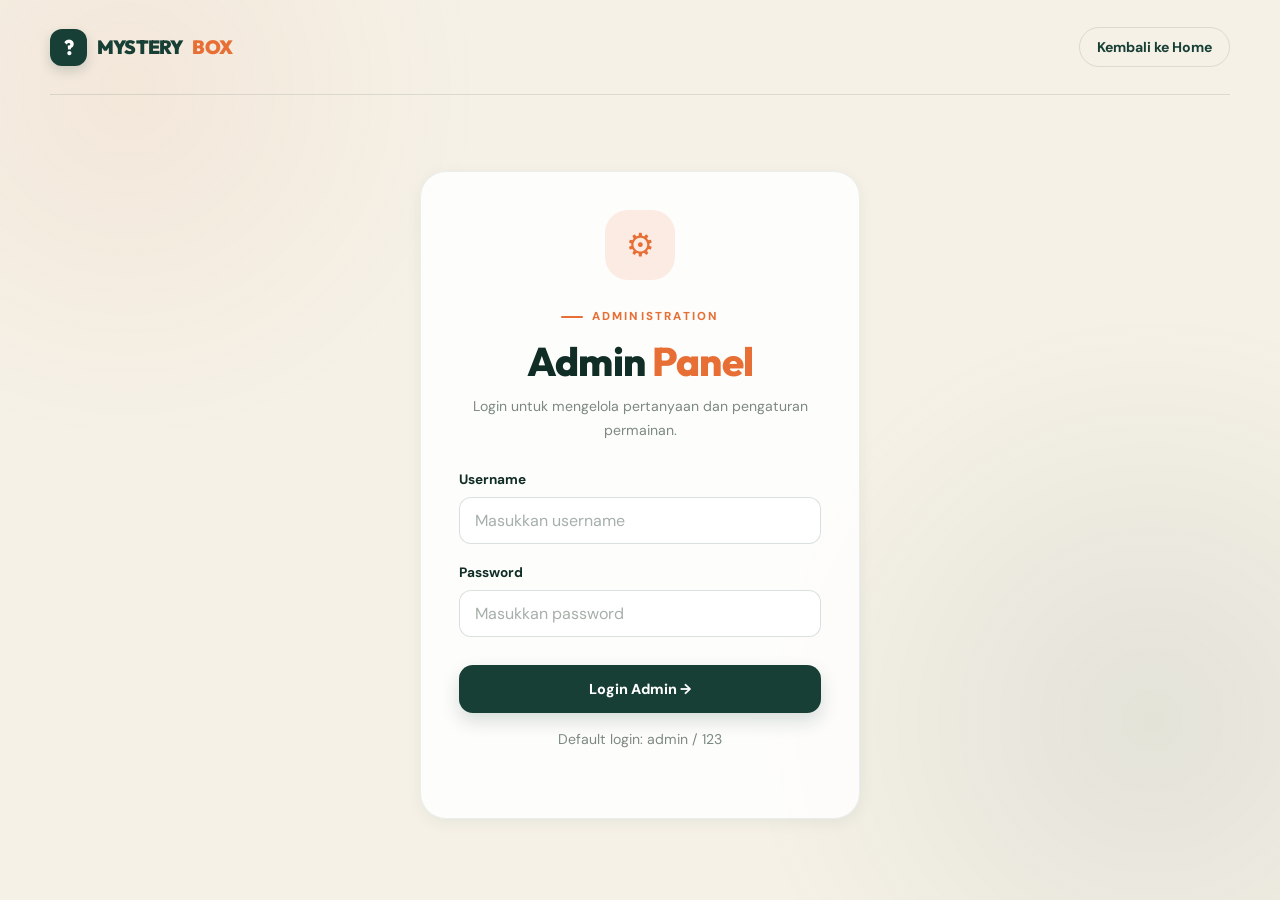
==== admin.html @ 076dd751 "first commit" ====
<!DOCTYPE html>
<html lang="id">
<head>
    <meta charset="UTF-8">
    <meta name="viewport" content="width=device-width, initial-scale=1.0">
    <title>Admin Panel - Mystery Box Challenge</title>

    <link rel="stylesheet" href="css/style.css">
    <link rel="stylesheet" href="css/admin.css">
</head>
<body>

    <main class="admin-wrap">

        <nav class="topbar">
            <a href="index.html" class="brand">
                <span class="brand-mark">?</span>
                MYSTERY<span>BOX</span>
            </a>

            <a href="index.html" class="admin-link">
                Kembali ke Home
            </a>
        </nav>

        <!-- LOGIN ADMIN -->
        <section class="admin-login-section" id="adminLoginSection">

            <div class="admin-login-card">

                <div class="admin-icon">⚙</div>

                <div class="eyebrow">ADMINISTRATION</div>

                <h1>Admin <span>Panel</span></h1>

                <p>
                    Login untuk mengelola pertanyaan dan pengaturan permainan.
                </p>

                <form id="adminLoginForm">

                    <div class="form-group">
                        <label for="adminUsername">Username</label>
                        <input
                            type="text"
                            id="adminUsername"
                            placeholder="Masukkan username"
                            autocomplete="username"
                            required
                        >
                    </div>

                    <div class="form-group">
                        <label for="adminPassword">Password</label>
                        <input
                            type="password"
                            id="adminPassword"
                            placeholder="Masukkan password"
                            autocomplete="current-password"
                            required
                        >
                    </div>

                    <p class="error-message hidden" id="loginError">
                        Username atau password salah.
                    </p>

                    <button
                        type="submit"
                        class="btn btn-primary btn-block"
                    >
                        Login Admin →
                    </button>

                </form>

                <p class="form-note">
                    Default login: admin / 123
                </p>

            </div>

        </section>

        <!-- DASHBOARD ADMIN -->
        <section class="admin-dashboard hidden" id="adminDashboard">

            <div class="admin-header">

                <div>
                    <div class="eyebrow">CONTROL CENTER</div>
                    <h1>Dashboard <span>Admin</span></h1>
                    <p>Kelola seluruh kebutuhan Mystery Box Challenge.</p>
                </div>

                <button
                    type="button"
                    class="btn btn-ghost"
                    id="adminLogoutButton"
                >
                    Logout
                </button>

            </div>

            <!-- STATISTIK -->
            <div class="admin-stats">

                <div class="admin-stat-card">
                    <span>Total Pertanyaan</span>
                    <strong id="totalQuestions">0</strong>
                </div>

                <div class="admin-stat-card">
                    <span>Pertanyaan Aktif</span>
                    <strong id="activeQuestions">0</strong>
                </div>

                <div class="admin-stat-card">
                    <span>Kategori</span>
                    <strong id="totalCategories">0</strong>
                </div>

            </div>

            <!-- NAVIGASI ADMIN -->
            <div class="admin-tabs">

                <button
                    type="button"
                    class="admin-tab active"
                    data-tab="questions"
                >
                    Kelola Pertanyaan
                </button>

                <button
                    type="button"
                    class="admin-tab"
                    data-tab="settings"
                >
                    Pengaturan Game
                </button>

            </div>

            <!-- TAB PERTANYAAN -->
            <section class="admin-tab-content" id="questionsTab">

                <div class="admin-section-heading">

                    <div>
                        <h2>Daftar Pertanyaan</h2>
                        <p>Tambah, ubah, atau hapus pertanyaan kuis.</p>
                    </div>

                    <button
                        type="button"
                        class="btn btn-primary"
                        id="addQuestionButton"
                    >
                        + Tambah Pertanyaan
                    </button>

                </div>

                <div class="question-filter">

                    <input
                        type="search"
                        id="questionSearch"
                        placeholder="Cari pertanyaan..."
                    >

                    <select id="categoryFilter">
                        <option value="">Semua Kategori</option>
                    </select>

                    <select id="difficultyFilter">
                        <option value="">Semua Kesulitan</option>
                        <option value="easy">Easy</option>
                        <option value="medium">Medium</option>
                        <option value="hard">Hard</option>
                    </select>

                    <select id="statusFilter">
                        <option value="">Semua Status</option>
                        <option value="active">Aktif</option>
                        <option value="inactive">Nonaktif</option>
                    </select>

                </div>

                <div class="question-list-wrapper">

                    <table class="question-table">

                        <thead>
                            <tr>
                                <th>No.</th>
                                <th>Pertanyaan</th>
                                <th>Kategori</th>
                                <th>Kesulitan</th>
                                <th>Status</th>
                                <th>Aksi</th>
                            </tr>
                        </thead>

                        <tbody id="questionTableBody">
                            <!-- Data pertanyaan dibuat melalui JavaScript -->
                        </tbody>

                    </table>

                </div>

                <div class="empty-state hidden" id="emptyQuestionState">
                    Belum ada pertanyaan yang tersedia.
                </div>

            </section>

            <!-- TAB PENGATURAN -->
            <section
                class="admin-tab-content hidden"
                id="settingsTab"
            >

                <div class="admin-section-heading">
                    <div>
                        <h2>Pengaturan Permainan</h2>
                        <p>Atur timer, skor, dan komposisi Mystery Box.</p>
                    </div>
                </div>

                <!-- TIMER DAN POIN -->
                <div class="settings-card">

                    <h3>Pengaturan Kuis</h3>

                    <div class="settings-grid">

                        <div class="form-group">
                            <label for="timerDuration">
                                Durasi timer (detik)
                            </label>

                            <input
                                type="number"
                                id="timerDuration"
                                min="5"
                                max="300"
                                value="20"
                            >
                        </div>

                        <div class="form-group">
                            <label for="easyPoints">
                                Poin Easy
                            </label>

                            <input
                                type="number"
                                id="easyPoints"
                                min="0"
                                value="100"
                            >
                        </div>

                        <div class="form-group">
                            <label for="mediumPoints">
                                Poin Medium
                            </label>

                            <input
                                type="number"
                                id="mediumPoints"
                                min="0"
                                value="150"
                            >
                        </div>

                        <div class="form-group">
                            <label for="hardPoints">
                                Poin Hard
                            </label>

                            <input
                                type="number"
                                id="hardPoints"
                                min="0"
                                value="200"
                            >
                        </div>

                    </div>

                </div>

                <!-- POIN SPECIAL BOX -->
                <div class="settings-card">

                    <h3>Pengaturan Special Box</h3>

                    <div class="settings-grid">

                        <div class="form-group">
                            <label for="bombPoints">
                                Bomb (pengurangan poin)
                            </label>

                            <input
                                type="number"
                                id="bombPoints"
                                min="0"
                                value="100"
                            >
                        </div>

                        <div class="form-group">
                            <label for="luckyPoints">
                                Lucky Bonus
                            </label>

                            <input
                                type="number"
                                id="luckyPoints"
                                min="0"
                                value="100"
                            >
                        </div>

                        <div class="form-group">
                            <label for="doubleMultiplier">
                                Double Points Multiplier
                            </label>

                            <input
                                type="number"
                                id="doubleMultiplier"
                                min="2"
                                max="10"
                                value="2"
                            >
                        </div>

                    </div>

                </div>

                <!-- JUMLAH BOX -->
                <div class="settings-card">

                    <h3>Komposisi Mystery Box</h3>

                    <p class="settings-description">
                        Tentukan jumlah box spesial. Sisa kotak akan berisi kuis.
                    </p>

                    <div class="settings-grid">

                        <div class="form-group">
                            <label for="bombCount">
                                Bomb Box
                            </label>

                            <input
                                type="number"
                                id="bombCount"
                                min="0"
                                value="3"
                            >
                        </div>

                        <div class="form-group">
                            <label for="luckyCount">
                                Lucky Box
                            </label>

                            <input
                                type="number"
                                id="luckyCount"
                                min="0"
                                value="3"
                            >
                        </div>

                        <div class="form-group">
                            <label for="doubleCount">
                                Double Points Box
                            </label>

                            <input
                                type="number"
                                id="doubleCount"
                                min="0"
                                value="2"
                            >
                        </div>

                        <div class="form-group">
                            <label for="emptyCount">
                                Empty Box
                            </label>

                            <input
                                type="number"
                                id="emptyCount"
                                min="0"
                                value="2"
                            >
                        </div>

                    </div>

                </div>

                <button
                    type="button"
                    class="btn btn-primary"
                    id="saveSettingsButton"
                >
                    Simpan Pengaturan
                </button>

                <p class="settings-feedback" id="settingsFeedback"></p>

            </section>

        </section>

    </main>

    <!-- MODAL TAMBAH / EDIT PERTANYAAN -->
    <div class="modal-overlay hidden" id="questionModal">

        <div class="modal-card question-modal-card">

            <div class="modal-heading">

                <div>
                    <div class="eyebrow">QUESTION MANAGEMENT</div>
                    <h2 id="questionModalTitle">
                        Tambah Pertanyaan
                    </h2>
                </div>

                <button
                    type="button"
                    class="modal-close"
                    id="closeQuestionModalButton"
                    aria-label="Tutup"
                >
                    ×
                </button>

            </div>

            <form id="questionForm">

                <input type="hidden" id="questionId">

                <div class="form-group">
                    <label for="questionText">
                        Teks Pertanyaan
                    </label>

                    <textarea
                        id="questionText"
                        rows="3"
                        placeholder="Masukkan pertanyaan..."
                        required
                    ></textarea>
                </div>

                <div class="form-group">
                    <label for="questionCategory">
                        Kategori
                    </label>

                    <input
                        type="text"
                        id="questionCategory"
                        placeholder="Contoh: Pengetahuan Umum"
                        required
                    >
                </div>

                <div class="form-group">
                    <label for="questionDifficulty">
                        Tingkat Kesulitan
                    </label>

                    <select id="questionDifficulty" required>
                        <option value="easy">Easy</option>
                        <option value="medium">Medium</option>
                        <option value="hard">Hard</option>
                    </select>
                </div>

                <div class="form-group">
                    <label>Pilihan Jawaban</label>

                    <div class="option-input-group">
                        <span>A</span>
                        <input
                            type="text"
                            id="optionA"
                            placeholder="Pilihan A"
                            required
                        >
                    </div>

                    <div class="option-input-group">
                        <span>B</span>
                        <input
                            type="text"
                            id="optionB"
                            placeholder="Pilihan B"
                            required
                        >
                    </div>

                    <div class="option-input-group">
                        <span>C</span>
                        <input
                            type="text"
                            id="optionC"
                            placeholder="Pilihan C"
                            required
                        >
                    </div>

                    <div class="option-input-group">
                        <span>D</span>
                        <input
                            type="text"
                            id="optionD"
                            placeholder="Pilihan D"
                            required
                        >
                    </div>

                </div>

                <div class="form-group">
                    <label for="correctAnswer">
                        Jawaban yang Benar
                    </label>

                    <select id="correctAnswer" required>
                        <option value="A">A</option>
                        <option value="B">B</option>
                        <option value="C">C</option>
                        <option value="D">D</option>
                    </select>
                </div>

                <div class="form-group checkbox-group">
                    <input
                        type="checkbox"
                        id="questionActive"
                        checked
                    >

                    <label for="questionActive">
                        Aktifkan pertanyaan
                    </label>
                </div>

                <div class="question-form-actions">

                    <button
                        type="button"
                        class="btn btn-ghost"
                        id="cancelQuestionButton"
                    >
                        Batal
                    </button>

                    <button
                        type="submit"
                        class="btn btn-primary"
                    >
                        Simpan Pertanyaan
                    </button>

                </div>

            </form>

        </div>

    </div>

    <!-- JAVASCRIPT -->
    <script src="js/storage.js"></script>
    <script src="js/excel.js"></script>
    <script src="js/admin.js"></script>

</body>
</html>
---- css/style.css ----
/* =========================================================
   MYSTERY BOX - GLOBAL DESIGN SYSTEM
   Theme: Adventure Mystery / Outdoor Edition
   ========================================================= */

/* GOOGLE FONT */
@import url('https://fonts.googleapis.com/css2?family=DM+Sans:wght@400;500;600;700;800&family=Outfit:wght@400;500;600;700;800;900&display=swap');


/* =========================================================
   1. COLOR VARIABLES
   ========================================================= */

:root {
    --forest: #183F35;
    --forest-dark: #102D26;
    --forest-light: #285B4D;

    --cream: #F5F1E7;
    --cream-dark: #EAE3D4;

    --orange: #E76F35;
    --orange-light: #F28A52;

    --red: #D92F36;

    --white: #FFFFFF;
    --black: #18211E;

    --text-main: #23342D;
    --text-muted: #7C8981;
    --text-light: #AAB5AD;

    --border: rgba(24, 63, 53, 0.12);

    --success: #36866B;
    --warning: #E6A33C;
    --danger: #D94B4B;

    --shadow-sm: 0 4px 15px rgba(19, 45, 36, 0.06);
    --shadow-md: 0 12px 35px rgba(19, 45, 36, 0.10);
    --shadow-lg: 0 25px 70px rgba(19, 45, 36, 0.16);

    --radius-sm: 10px;
    --radius-md: 18px;
    --radius-lg: 26px;
    --radius-xl: 34px;

    --transition: 0.25s ease;
}


/* =========================================================
   2. RESET
   ========================================================= */

* {
    margin: 0;
    padding: 0;
    box-sizing: border-box;
}

html {
    scroll-behavior: smooth;
}

body {
    min-height: 100vh;
    font-family: 'DM Sans', sans-serif;
    color: var(--text-main);
    background-color: var(--cream);
    overflow-x: hidden;
    position: relative;
}

body::before {
    content: "";
    position: fixed;
    inset: 0;
    z-index: -1;
    pointer-events: none;

    background-image:
        radial-gradient(
            circle at 10% 10%,
            rgba(231, 111, 53, 0.07),
            transparent 25%
        ),
        radial-gradient(
            circle at 90% 80%,
            rgba(24, 63, 53, 0.08),
            transparent 30%
        );
}

button,
input,
textarea,
select {
    font: inherit;
}

button,
a {
    -webkit-tap-highlight-color: transparent;
}

button {
    cursor: pointer;
}

a {
    color: inherit;
    text-decoration: none;
}

img {
    max-width: 100%;
    display: block;
}

::selection {
    color: var(--white);
    background: var(--forest-light);
}


/* =========================================================
   3. TYPOGRAPHY
   ========================================================= */

h1,
h2,
h3,
h4,
.brand {
    font-family: 'Outfit', sans-serif;
    letter-spacing: -0.7px;
}

h1 {
    font-size: clamp(2.2rem, 5vw, 3.8rem);
    line-height: 1.08;
    font-weight: 800;
    color: var(--forest-dark);
}

h2 {
    font-size: clamp(1.5rem, 3vw, 2rem);
    font-weight: 700;
}

h3 {
    font-size: 1.2rem;
    font-weight: 700;
}

p {
    line-height: 1.7;
}

h1 span,
h2 span {
    color: var(--orange);
}


/* =========================================================
   4. COMMON LAYOUT
   ========================================================= */

.home-wrap,
.game-wrap,
.admin-wrap {
    width: min(1180px, calc(100% - 48px));
    margin: 0 auto;
}

.hidden {
    display: none !important;
}

.eyebrow {
    display: inline-flex;
    align-items: center;
    gap: 9px;

    font-size: 0.72rem;
    font-weight: 800;
    letter-spacing: 2.2px;
    color: var(--orange);

    margin-bottom: 16px;
}

.eyebrow::before {
    content: "";
    width: 22px;
    height: 2px;
    background: var(--orange);
    border-radius: 5px;
}


/* =========================================================
   5. NAVIGATION BAR
   ========================================================= */

.topbar {
    display: flex;
    justify-content: space-between;
    align-items: center;

    padding: 27px 0;
    border-bottom: 1px solid var(--border);
}

.brand {
    display: inline-flex;
    align-items: center;
    gap: 10px;

    color: var(--forest);
    font-size: 1.2rem;
    font-weight: 900;
    letter-spacing: -0.8px;
}

.brand span:last-child {
    color: var(--orange);
}

.brand-mark {
    display: grid;
    place-items: center;

    width: 37px;
    height: 37px;

    color: var(--white);
    background: var(--forest);
    border-radius: 12px;

    font-family: 'Outfit', sans-serif;
    font-size: 1.3rem;
    font-weight: 800;

    box-shadow: 0 5px 12px rgba(24, 63, 53, 0.18);
}

.admin-link {
    color: var(--forest);
    font-size: 0.88rem;
    font-weight: 700;

    padding: 10px 17px;
    border: 1px solid var(--border);
    border-radius: 50px;

    transition: var(--transition);
}

.admin-link:hover {
    color: var(--white);
    background: var(--forest);
    border-color: var(--forest);
    transform: translateY(-2px);
}


/* =========================================================
   6. BUTTONS
   ========================================================= */

.btn {
    display: inline-flex;
    align-items: center;
    justify-content: center;
    gap: 10px;

    min-height: 48px;
    padding: 13px 23px;

    border: 1px solid transparent;
    border-radius: 14px;

    font-size: 0.9rem;
    font-weight: 800;

    transition:
        transform var(--transition),
        background var(--transition),
        box-shadow var(--transition),
        border-color var(--transition);

    cursor: pointer;
}

.btn:hover {
    transform: translateY(-3px);
}

.btn:active {
    transform: translateY(0) scale(0.98);
}

.btn-primary {
    color: var(--white);
    background: var(--forest);

    box-shadow: 0 8px 18px rgba(24, 63, 53, 0.17);
}

.btn-primary:hover {
    background: var(--forest-light);
    box-shadow: 0 12px 25px rgba(24, 63, 53, 0.22);
}

.btn-primary span {
    font-size: 1.15rem;
}

.btn-ghost {
    color: var(--forest);
    background: rgba(255, 255, 255, 0.5);
    border-color: var(--border);
}

.btn-ghost:hover {
    background: var(--white);
    border-color: rgba(24, 63, 53, 0.25);
}

.btn-block {
    width: 100%;
}


/* =========================================================
   7. FORM ELEMENTS
   ========================================================= */

.form-group {
    display: flex;
    flex-direction: column;
    gap: 9px;
    margin-bottom: 20px;
}

.form-group label {
    color: var(--forest-dark);
    font-size: 0.85rem;
    font-weight: 700;
}

input,
textarea,
select {
    width: 100%;
    min-height: 47px;

    padding: 12px 15px;

    color: var(--text-main);
    background: #FFFFFF;

    border: 1px solid rgba(24, 63, 53, 0.16);
    border-radius: 12px;

    outline: none;

    transition:
        border-color var(--transition),
        box-shadow var(--transition);
}

textarea {
    resize: vertical;
    min-height: 100px;
}

input::placeholder,
textarea::placeholder {
    color: #A6B0A9;
}

input:focus,
textarea:focus,
select:focus {
    border-color: var(--forest-light);
    box-shadow: 0 0 0 4px rgba(40, 91, 77, 0.09);
}

input[type="checkbox"] {
    width: 17px;
    min-height: 17px;
    accent-color: var(--forest);
}

input[type="number"] {
    appearance: textfield;
}


/* =========================================================
   8. CARDS
   ========================================================= */

.setup-card,
.admin-login-card,
.settings-card,
.admin-stat-card {
    background: rgba(255, 255, 255, 0.82);
    border: 1px solid rgba(24, 63, 53, 0.08);
    border-radius: var(--radius-lg);
    box-shadow: var(--shadow-sm);
}

.setup-card,
.admin-login-card {
    padding: 32px;
}

.settings-card {
    padding: 26px;
    margin-bottom: 22px;
}

.admin-stat-card {
    padding: 22px;
    transition: var(--transition);
}

.admin-stat-card:hover {
    transform: translateY(-4px);
    box-shadow: var(--shadow-md);
}


/* =========================================================
   9. TABLES
   ========================================================= */

.leaderboard-table,
.question-table {
    width: 100%;
    border-collapse: collapse;
    text-align: left;
}

.leaderboard-table th,
.question-table th {
    padding: 15px 17px;

    color: var(--text-muted);
    background: #F5F7F3;

    font-size: 0.72rem;
    font-weight: 800;
    letter-spacing: 1px;
    text-transform: uppercase;

    white-space: nowrap;
}

.leaderboard-table td,
.question-table td {
    padding: 16px 17px;
    border-bottom: 1px solid rgba(24, 63, 53, 0.08);

    font-size: 0.88rem;
}

.leaderboard-table tbody tr,
.question-table tbody tr {
    transition: background var(--transition);
}

.leaderboard-table tbody tr:hover,
.question-table tbody tr:hover {
    background: rgba(40, 91, 77, 0.045);
}

.leaderboard-table tbody tr:last-child td,
.question-table tbody tr:last-child td {
    border-bottom: none;
}


/* =========================================================
   10. MODAL
   ========================================================= */

.modal-overlay {
    position: fixed;
    inset: 0;
    z-index: 1000;

    display: flex;
    justify-content: center;
    align-items: center;

    padding: 20px;

    background: rgba(12, 29, 24, 0.72);
    backdrop-filter: blur(8px);

    animation: fadeIn 0.25s ease;
}

.modal-card {
    position: relative;

    width: min(540px, 100%);
    max-height: 90vh;
    overflow-y: auto;

    padding: 35px;

    background: var(--cream);
    border: 1px solid rgba(255, 255, 255, 0.5);
    border-radius: var(--radius-xl);

    box-shadow: var(--shadow-lg);

    animation: modalEnter 0.35s ease;
}

.modal-close {
    position: absolute;
    top: 16px;
    right: 18px;

    width: 35px;
    height: 35px;

    color: var(--text-muted);
    background: rgba(24, 63, 53, 0.07);

    border: none;
    border-radius: 50%;

    font-size: 1.5rem;
    line-height: 1;

    transition: var(--transition);
}

.modal-close:hover {
    color: var(--white);
    background: var(--red);
    transform: rotate(90deg);
}


/* =========================================================
   11. FEEDBACK / STATUS
   ========================================================= */

.error-message {
    color: var(--danger);
    font-size: 0.85rem;
    font-weight: 600;
}

.form-note {
    margin-top: 15px;
    color: var(--text-muted);
    font-size: 0.78rem;
    text-align: center;
}

.settings-feedback {
    margin-top: 15px;
    color: var(--success);
    font-size: 0.85rem;
    font-weight: 700;
}


/* =========================================================
   12. ANIMATIONS
   ========================================================= */

@keyframes fadeIn {
    from {
        opacity: 0;
    }

    to {
        opacity: 1;
    }
}

@keyframes modalEnter {
    from {
        opacity: 0;
        transform: translateY(20px) scale(0.97);
    }

    to {
        opacity: 1;
        transform: translateY(0) scale(1);
    }
}

@keyframes float {
    0%,
    100% {
        transform: translateY(0);
    }

    50% {
        transform: translateY(-8px);
    }
}

@keyframes pulse {
    0%,
    100% {
        opacity: 1;
    }

    50% {
        opacity: 0.55;
    }
}


/* =========================================================
   13. RESPONSIVE
   ========================================================= */

@media (max-width: 768px) {

    .home-wrap,
    .game-wrap,
    .admin-wrap {
        width: min(100% - 30px, 600px);
    }

    .topbar {
        padding: 19px 0;
    }

    .brand {
        font-size: 1rem;
    }

    .brand-mark {
        width: 33px;
        height: 33px;
    }

    .admin-link {
        padding: 9px 12px;
        font-size: 0.78rem;
    }

    .setup-card,
    .admin-login-card {
        padding: 24px 19px;
    }

    .modal-card {
        padding: 28px 20px;
        border-radius: 22px;
    }

    .leaderboard-table th,
    .question-table th,
    .leaderboard-table td,
    .question-table td {
        padding: 12px;
        font-size: 0.78rem;
    }

}

@media (max-width: 480px) {

    h1 {
        font-size: 2.15rem;
    }

    .eyebrow {
        font-size: 0.65rem;
    }

    .btn {
        width: 100%;
    }

}
---- css/admin.css ----
/* =========================================================
   MYSTERY BOX - ADMIN DASHBOARD
   Theme: Adventure Control Center
   ========================================================= */


/* =========================================================
   1. ADMIN LOGIN
   ========================================================= */

.admin-login-section {
    display: flex;
    justify-content: center;
    align-items: center;

    min-height: calc(100vh - 100px);
    padding: 50px 0;

    animation: fadeIn 0.6s ease;
}

.admin-login-card {
    width: min(440px, 100%);
    padding: 38px;
    text-align: center;
}

.admin-icon {
    display: grid;
    place-items: center;

    width: 70px;
    height: 70px;

    margin: 0 auto 22px;

    color: var(--orange);
    background: rgba(231, 111, 53, 0.12);

    border-radius: 23px;

    font-size: 2rem;

    animation: float 3s ease-in-out infinite;
}

.admin-login-card h1 {
    margin-bottom: 12px;
    font-size: 2.5rem;
}

.admin-login-card > p {
    margin-bottom: 28px;
    color: var(--text-muted);
    font-size: 0.88rem;
}

.admin-login-card form {
    text-align: left;
}

.admin-login-card .btn {
    margin-top: 8px;
}


/* =========================================================
   2. ADMIN DASHBOARD HEADER
   ========================================================= */

.admin-dashboard {
    padding: 45px 0 90px;
    animation: fadeIn 0.5s ease;
}

.admin-header {
    display: flex;
    justify-content: space-between;
    align-items: center;
    gap: 20px;

    margin-bottom: 35px;
}

.admin-header h1 {
    margin-bottom: 10px;
}

.admin-header p {
    color: var(--text-muted);
    font-size: 0.9rem;
}


/* =========================================================
   3. STATISTICS CARDS
   ========================================================= */

.admin-stats {
    display: grid;
    grid-template-columns: repeat(3, 1fr);
    gap: 17px;

    margin-bottom: 35px;
}

.admin-stat-card {
    position: relative;
    overflow: hidden;
}

.admin-stat-card::after {
    content: "";

    position: absolute;
    right: -25px;
    bottom: -35px;

    width: 100px;
    height: 100px;

    border: 12px solid rgba(231, 111, 53, 0.07);
    border-radius: 50%;

    pointer-events: none;
}

.admin-stat-card span {
    display: block;
    margin-bottom: 12px;

    color: var(--text-muted);
    font-size: 0.78rem;
    font-weight: 700;
}

.admin-stat-card strong {
    color: var(--forest);
    font-family: 'Outfit', sans-serif;
    font-size: 2.3rem;
    font-weight: 900;
}


/* =========================================================
   4. ADMIN TABS
   ========================================================= */

.admin-tabs {
    display: flex;
    gap: 8px;

    padding: 7px;
    margin-bottom: 28px;

    background: rgba(24, 63, 53, 0.07);
    border-radius: 15px;

    width: fit-content;
    max-width: 100%;
}

.admin-tab {
    padding: 12px 20px;

    color: var(--text-muted);
    background: transparent;

    border: none;
    border-radius: 11px;

    font-size: 0.85rem;
    font-weight: 800;

    transition: var(--transition);
}

.admin-tab:hover {
    color: var(--forest);
    background: rgba(255, 255, 255, 0.5);
}

.admin-tab.active {
    color: var(--white);
    background: var(--forest);

    box-shadow: 0 5px 12px rgba(24, 63, 53, 0.15);
}


/* =========================================================
   5. TAB CONTENT
   ========================================================= */

.admin-tab-content {
    animation: fadeIn 0.35s ease;
}

.admin-section-heading {
    display: flex;
    justify-content: space-between;
    align-items: center;
    gap: 20px;

    margin-bottom: 24px;
}

.admin-section-heading h2 {
    margin-bottom: 7px;
    color: var(--forest-dark);
}

.admin-section-heading p {
    color: var(--text-muted);
    font-size: 0.85rem;
}


/* =========================================================
   6. QUESTION FILTER
   ========================================================= */

.question-filter {
    display: grid;
    grid-template-columns: 2fr 1fr 1fr 1fr;
    gap: 11px;

    padding: 18px;
    margin-bottom: 20px;

    background: rgba(255, 255, 255, 0.75);
    border: 1px solid var(--border);
    border-radius: 17px;
}

.question-filter input,
.question-filter select {
    min-width: 0;
    min-height: 43px;

    font-size: 0.82rem;
}


/* =========================================================
   7. QUESTION TABLE
   ========================================================= */

.question-list-wrapper {
    overflow-x: auto;

    background: rgba(255, 255, 255, 0.88);
    border: 1px solid var(--border);
    border-radius: 19px;

    box-shadow: var(--shadow-sm);
}

.question-table {
    min-width: 850px;
}

.question-table th:first-child,
.question-table td:first-child {
    width: 55px;
    text-align: center;
}

.question-table td:nth-child(2) {
    min-width: 260px;
    max-width: 360px;
    line-height: 1.5;
}

.question-table td:last-child {
    white-space: nowrap;
}


/* =========================================================
   8. STATUS BADGES
   ========================================================= */

.status-badge {
    display: inline-flex;
    align-items: center;
    gap: 6px;

    padding: 7px 11px;

    border-radius: 50px;

    font-size: 0.7rem;
    font-weight: 800;
}

.status-badge.active {
    color: #287657;
    background: #E1F3E8;
}

.status-badge.inactive {
    color: #9A5A5A;
    background: #F9E7E5;
}


/* =========================================================
   9. DIFFICULTY BADGES
   ========================================================= */

.difficulty-badge {
    display: inline-flex;

    padding: 7px 11px;

    border-radius: 50px;

    font-size: 0.7rem;
    font-weight: 800;
    text-transform: capitalize;
}

.difficulty-badge.easy {
    color: #287657;
    background: #E1F3E8;
}

.difficulty-badge.medium {
    color: #996C1C;
    background: #FFF0D5;
}

.difficulty-badge.hard {
    color: #AD4242;
    background: #FBE3E3;
}


/* =========================================================
   10. ACTION BUTTONS
   ========================================================= */

.action-buttons {
    display: flex;
    align-items: center;
    gap: 7px;
}

.action-btn {
    display: grid;
    place-items: center;

    width: 34px;
    height: 34px;

    color: var(--forest);
    background: #EFF3EE;

    border: none;
    border-radius: 9px;

    font-size: 0.9rem;

    transition: var(--transition);
}

.action-btn:hover {
    color: var(--white);
    background: var(--forest);
    transform: translateY(-2px);
}

.action-btn.delete:hover {
    background: var(--danger);
}


/* =========================================================
   11. EMPTY STATE
   ========================================================= */

.empty-state {
    padding: 45px 20px;

    color: var(--text-muted);
    background: rgba(255, 255, 255, 0.7);

    border: 1px dashed rgba(24, 63, 53, 0.2);
    border-radius: 17px;

    text-align: center;
    font-size: 0.9rem;
}


/* =========================================================
   12. SETTINGS CARDS
   ========================================================= */

.settings-card h3 {
    margin-bottom: 22px;
    color: var(--forest);
}

.settings-description {
    margin-top: -12px;
    margin-bottom: 22px;

    color: var(--text-muted);
    font-size: 0.82rem;
}

.settings-grid {
    display: grid;
    grid-template-columns: repeat(2, minmax(0, 1fr));
    gap: 17px;
}

.settings-grid .form-group {
    margin-bottom: 0;
}

.settings-grid input {
    background: #FAFBF8;
}


/* =========================================================
   13. QUESTION MODAL
   ========================================================= */

.question-modal-card {
    width: min(650px, 100%);
    padding: 32px;
}

.modal-heading {
    display: flex;
    justify-content: space-between;
    align-items: flex-start;

    margin-bottom: 28px;
}

.modal-heading h2 {
    color: var(--forest);
    font-size: 1.6rem;
}

.modal-heading .modal-close {
    position: static;
    flex-shrink: 0;
}

.question-modal-card .form-group {
    margin-bottom: 18px;
}

.question-modal-card textarea {
    min-height: 90px;
}

.option-input-group {
    display: flex;
    align-items: center;
    gap: 10px;

    margin-bottom: 10px;
}

.option-input-group span {
    display: grid;
    place-items: center;

    flex-shrink: 0;

    width: 35px;
    height: 35px;

    color: var(--forest);
    background: #E8EFE7;

    border-radius: 10px;

    font-family: 'Outfit', sans-serif;
    font-weight: 900;
}

.option-input-group input {
    min-width: 0;
}

.checkbox-group {
    display: flex;
    align-items: center;
    gap: 10px;
}

.checkbox-group label {
    margin: 0;
}

.question-form-actions {
    display: flex;
    justify-content: flex-end;
    gap: 10px;

    padding-top: 15px;
    margin-top: 15px;

    border-top: 1px solid var(--border);
}


/* =========================================================
   14. RESPONSIVE ADMIN
   ========================================================= */

@media (max-width: 850px) {

    .question-filter {
        grid-template-columns: repeat(2, 1fr);
    }

    .admin-stats {
        gap: 12px;
    }

    .admin-stat-card {
        padding: 18px;
    }

    .admin-stat-card strong {
        font-size: 1.9rem;
    }

}

@media (max-width: 600px) {

    .admin-dashboard {
        padding-top: 30px;
    }

    .admin-header {
        align-items: flex-start;
    }

    .admin-header > .btn {
        width: auto;
    }

    .admin-stats {
        grid-template-columns: 1fr;
    }

    .admin-stat-card {
        padding: 17px 20px;
    }

    .admin-stat-card strong {
        font-size: 1.7rem;
    }

    .admin-tabs {
        display: grid;
        grid-template-columns: 1fr 1fr;
        width: 100%;
    }

    .admin-tab {
        padding: 11px 8px;
        font-size: 0.76rem;
    }

    .admin-section-heading {
        align-items: flex-start;
        flex-direction: column;
    }

    .admin-section-heading .btn {
        width: 100%;
    }

    .question-filter {
        grid-template-columns: 1fr;
        padding: 14px;
    }

    .settings-grid {
        grid-template-columns: 1fr;
    }

    .question-modal-card {
        padding: 25px 18px;
    }

    .question-form-actions {
        flex-direction: column-reverse;
    }

    .question-form-actions .btn {
        width: 100%;
    }

}

@media (max-width: 380px) {

    .admin-header {
        flex-direction: column;
    }

}
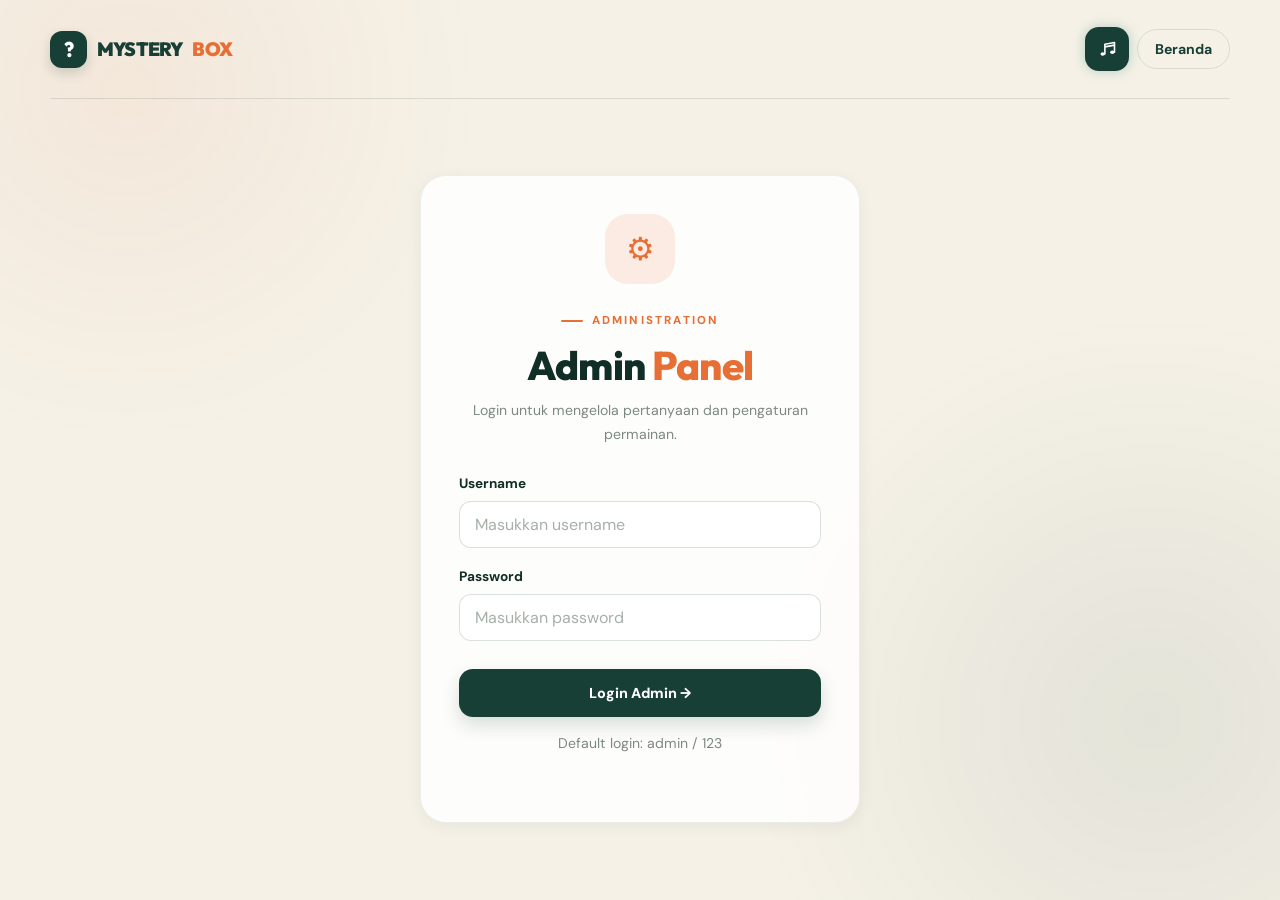
==== commit d42d59a7: "Add game effects and music management functionality - Implemented audio cues for various game events" ====
--- a/admin.html
+++ b/admin.html
@@ -19,9 +19,18 @@
                 MYSTERY<span>BOX</span>
             </a>
 
-            <a href="index.html" class="admin-link">
-                Kembali ke Home
-            </a>
+            <div class="site-nav-actions">
+                <button type="button" class="site-icon-control site-sound-toggle" id="gameMusicToggle"
+                    aria-label="Suara situs" aria-pressed="true" title="Matikan suara">
+                    <svg viewBox="0 0 24 24" aria-hidden="true" fill="none" stroke="currentColor" stroke-width="1.8" stroke-linecap="round" stroke-linejoin="round">
+                        <path d="M9 17V6l11-2v11M9 9l11-2"/>
+                        <ellipse cx="6.5" cy="17" rx="2.5" ry="2" fill="currentColor" stroke="none"/>
+                        <ellipse cx="17.5" cy="15" rx="2.5" ry="2" fill="currentColor" stroke="none"/>
+                        <path class="sound-off-slash" d="m3 3 18 18"/>
+                    </svg>
+                </button>
+                <a href="index.html" class="admin-link">Beranda</a>
+            </div>
         </nav>
 
         <!-- LOGIN ADMIN -->
@@ -164,6 +173,16 @@
                         + Tambah Pertanyaan
                     </button>
 
+                </div>
+
+                <div class="question-excel">
+                    <div class="question-excel-actions">
+                        <button type="button" class="btn btn-ghost" id="importQuestionsButton" aria-describedby="questionExcelHelp">Impor Excel</button>
+                        <button type="button" class="btn btn-ghost" id="exportQuestionsButton">Ekspor Excel</button>
+                        <input type="file" id="questionExcelFile" accept=".xlsx" hidden>
+                    </div>
+                    <p id="questionExcelHelp">Ekspor untuk mendapatkan format kolom. Saat impor, pertahankan ID untuk memperbarui soal dan kosongkan ID untuk menambah soal baru.</p>
+                    <p class="question-excel-status" id="questionExcelStatus" role="status"></p>
                 </div>
 
                 <div class="question-filter">
@@ -356,14 +375,14 @@
                     <h3>Komposisi Mystery Box</h3>
 
                     <p class="settings-description">
-                        Tentukan jumlah box spesial. Sisa kotak akan berisi kuis.
+                        Total kotak spesial selalu dua kali jumlah pemain. Atur bobot tiap jenis untuk menentukan komposisinya. Unlucky mengurangi setengah penalti Bomb, dibulatkan ke atas.
                     </p>
 
                     <div class="settings-grid">
 
                         <div class="form-group">
                             <label for="bombCount">
-                                Bomb Box
+                                Bobot Bomb Box
                             </label>
 
                             <input
@@ -376,7 +395,7 @@
 
                         <div class="form-group">
                             <label for="luckyCount">
-                                Lucky Box
+                                Bobot Lucky Box
                             </label>
 
                             <input
@@ -389,7 +408,7 @@
 
                         <div class="form-group">
                             <label for="doubleCount">
-                                Double Points Box
+                                Bobot Power Up (Double Points)
                             </label>
 
                             <input
@@ -401,13 +420,13 @@
                         </div>
 
                         <div class="form-group">
-                            <label for="emptyCount">
-                                Empty Box
-                            </label>
-
-                            <input
-                                type="number"
-                                id="emptyCount"
+                            <label for="unluckyCount">
+                                Bobot Unlucky Box
+                            </label>
+
+                            <input
+                                type="number"
+                                id="unluckyCount"
                                 min="0"
                                 value="2"
                             >
@@ -596,7 +615,9 @@
     </div>
 
     <!-- JAVASCRIPT -->
+    <audio id="gameMusic" src="assets/menu-background.wav" preload="none" loop></audio>
     <script src="js/storage.js"></script>
+    <script src="js/game-effects.js"></script>
     <script src="js/excel.js"></script>
     <script src="js/admin.js"></script>
 
--- a/css/style.css
+++ b/css/style.css
@@ -268,6 +268,67 @@
     transform: translateY(-2px);
 }
 
+.site-nav-actions {
+    display: flex;
+    flex-wrap: wrap;
+    justify-content: flex-end;
+    align-items: center;
+    gap: 8px;
+}
+
+.site-icon-control {
+    display: inline-grid;
+    place-items: center;
+    flex: 0 0 44px;
+    width: 44px;
+    height: 44px;
+    padding: 0;
+    border: 1px solid var(--border);
+    border-radius: 14px;
+    background: rgba(255, 255, 255, 0.45);
+    color: var(--forest);
+    transition: background var(--transition), box-shadow var(--transition);
+}
+
+.site-icon-control svg {
+    width: 21px;
+    height: 21px;
+}
+
+.site-icon-control:hover {
+    background: var(--cream-dark);
+}
+
+.site-icon-control:focus-visible {
+    outline: 2px solid var(--forest);
+    outline-offset: 3px;
+}
+
+.site-sound-toggle[aria-pressed="true"] {
+    background: var(--forest);
+    color: var(--white);
+    box-shadow: 0 0 12px rgba(54, 134, 107, 0.34);
+}
+
+.site-sound-toggle[aria-pressed="true"]:hover {
+    background: var(--forest-light);
+}
+
+.site-sound-toggle[aria-pressed="true"] .sound-off-slash {
+    display: none;
+}
+
+.site-sound-toggle[aria-pressed="false"] {
+    color: #626A65;
+}
+
+@media (max-width: 480px) {
+    .topbar:has(.site-nav-actions) {
+        flex-wrap: wrap;
+        gap: 8px;
+    }
+}
+
 
 /* =========================================================
    6. BUTTONS
@@ -503,10 +564,13 @@
 
     padding: 20px;
 
+    animation: fadeIn 0.25s ease;
+}
+
+.modal-overlay,
+.game-dialog::backdrop {
     background: rgba(12, 29, 24, 0.72);
     backdrop-filter: blur(8px);
-
-    animation: fadeIn 0.25s ease;
 }
 
 .modal-card {
--- a/css/admin.css
+++ b/css/admin.css
@@ -216,6 +216,42 @@
     font-size: 0.85rem;
 }
 
+.question-excel {
+    margin-bottom: 20px;
+    color: var(--text-main);
+    font-size: 0.85rem;
+}
+
+.question-excel-actions {
+    display: flex;
+    flex-wrap: wrap;
+    gap: 8px;
+    margin-bottom: 8px;
+}
+
+.question-excel-actions .btn:disabled {
+    opacity: 0.6;
+    cursor: wait;
+    transform: none;
+}
+
+.question-excel-status:not(:empty) {
+    margin-top: 6px;
+    font-weight: 700;
+}
+
+.question-excel-status.error {
+    color: #A52228;
+}
+
+@media (max-width: 480px) {
+    .question-excel-actions .btn {
+        flex: 1 1 auto;
+        width: auto;
+        padding-inline: 12px;
+    }
+}
+
 
 /* =========================================================
    6. QUESTION FILTER
